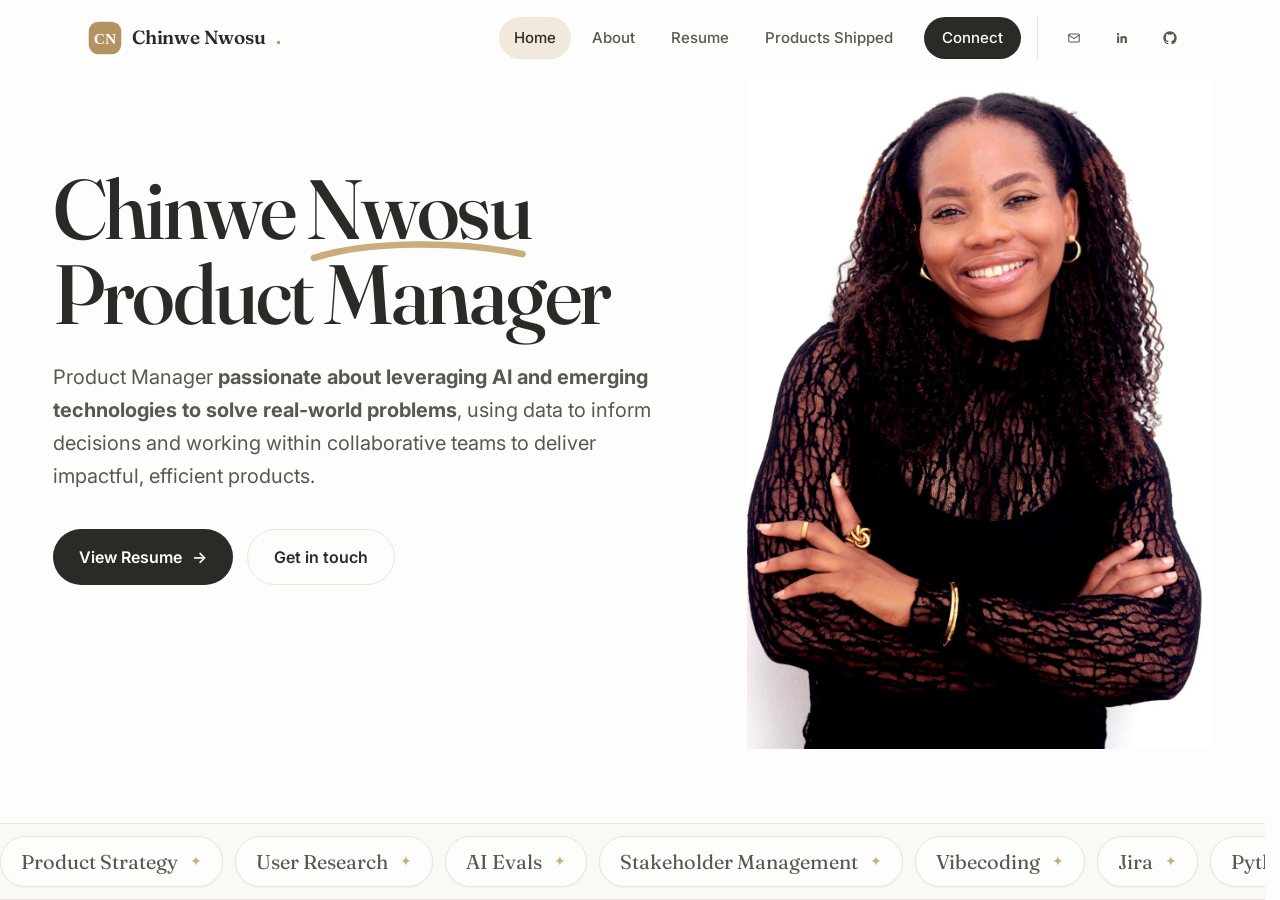
==== index.html @ dd11d268 "Initial commit: personal website for Chinwe Nwosu" ====
<!DOCTYPE html>
<html lang="en">
<head>
  <meta charset="UTF-8">
  <meta name="viewport" content="width=device-width, initial-scale=1.0">
  <title>Chinwe Nwosu — Product Manager</title>
  <meta name="description" content="Product Manager passionate about leveraging AI and emerging technologies to solve real-world problems.">
  <link rel="icon" type="image/svg+xml" href="images/logo.svg">
  <link rel="preconnect" href="https://fonts.googleapis.com">
  <link rel="preconnect" href="https://fonts.gstatic.com" crossorigin>
  <link href="https://fonts.googleapis.com/css2?family=Inter:wght@400;500;600;700&family=Fraunces:opsz,wght@9..144,400;9..144,500;9..144,600&display=swap" rel="stylesheet">
  <link rel="stylesheet" href="css/style.css">
</head>
<body class="home">

  <!-- ================= NAV ================= -->
  <header class="site-header">
    <div class="nav-inner">
      <a href="index.html" class="brand">
        <img src="images/logo.svg" alt="CN logo">Chinwe Nwosu<span class="dot">.</span>
      </a>

      <button class="nav-toggle" aria-label="Toggle menu" aria-expanded="false">
        <span></span><span></span><span></span>
      </button>

      <nav class="nav-links">
        <a href="index.html" class="active">Home</a>
        <a href="about.html">About</a>
        <a href="resume.html">Resume</a>
        <a href="products.html">Products Shipped</a>
        <a href="connect.html" class="nav-cta">Connect</a>

        <!-- Social icons -->
        <span class="nav-social">
          <a href="mailto:chinwenwosu73@gmail.com" aria-label="Email">
            <svg viewBox="0 0 24 24" fill="none" stroke="currentColor" stroke-width="1.8" stroke-linecap="round" stroke-linejoin="round"><rect x="3" y="5" width="18" height="14" rx="2"/><path d="M3 7l9 6 9-6"/></svg>
          </a>
          <a href="https://www.linkedin.com/in/chinwe-nwosu-0a4b8117b/" target="_blank" rel="noopener" aria-label="LinkedIn">
            <svg viewBox="0 0 24 24" fill="currentColor"><path d="M20.45 20.45h-3.55v-5.57c0-1.33-.03-3.04-1.85-3.04-1.86 0-2.14 1.45-2.14 2.94v5.67H9.35V9h3.41v1.56h.05c.47-.9 1.63-1.85 3.36-1.85 3.6 0 4.27 2.37 4.27 5.45v6.29zM5.34 7.43a2.06 2.06 0 1 1 0-4.12 2.06 2.06 0 0 1 0 4.12zM7.12 20.45H3.55V9h3.57v11.45z"/></svg>
          </a>
          <a href="https://github.com/chinwenwosu73-netizen?tab=repositories" target="_blank" rel="noopener" aria-label="GitHub">
            <svg viewBox="0 0 24 24" fill="currentColor"><path d="M12 .5C5.65.5.5 5.65.5 12c0 5.08 3.29 9.39 7.86 10.91.58.11.79-.25.79-.55v-1.94c-3.2.7-3.87-1.54-3.87-1.54-.52-1.33-1.28-1.68-1.28-1.68-1.04-.71.08-.7.08-.7 1.15.08 1.76 1.18 1.76 1.18 1.03 1.76 2.69 1.25 3.35.96.1-.75.4-1.25.72-1.54-2.55-.29-5.23-1.28-5.23-5.68 0-1.26.45-2.28 1.18-3.09-.12-.29-.51-1.46.11-3.05 0 0 .96-.31 3.15 1.18a10.9 10.9 0 0 1 5.74 0c2.19-1.49 3.15-1.18 3.15-1.18.62 1.59.23 2.76.11 3.05.74.81 1.18 1.83 1.18 3.09 0 4.41-2.69 5.38-5.25 5.67.41.35.77 1.05.77 2.12v3.15c0 .3.2.66.8.55A11.52 11.52 0 0 0 23.5 12C23.5 5.65 18.35.5 12 .5z"/></svg>
          </a>
        </span>
      </nav>
    </div>
  </header>

  <!-- ================= HERO ================= -->
  <section class="hero">
    <div class="hero-bg"></div>

    <div class="wrap hero-inner">
      <div class="hero-copy">
        <h1 class="reveal" data-delay="1">
          Chinwe <span class="hl">Nwosu<svg viewBox="0 0 220 30" preserveAspectRatio="none" aria-hidden="true"><path d="M8 24 C 60 6, 150 6, 212 20"/></svg></span>
          <br>
          Product Manager
        </h1>
        <p class="lede reveal" data-delay="2">
          Product Manager <strong>passionate about leveraging AI and emerging technologies to solve real-world problems</strong>, using data to inform decisions and working within collaborative teams to deliver impactful, efficient products.
        </p>

        <div class="hero-actions reveal" data-delay="3">
          <a href="resume.html" class="btn btn-primary">View Resume <span class="arr">→</span></a>
          <button type="button" class="btn btn-ghost" id="openModalBtn">Get in touch</button>
        </div>
      </div>

      <!-- Hero portrait -->
      <div class="hero-photo reveal" data-delay="2">
        <div class="photo-frame">
          <div class="img-holder has-img">
            <img src="images/chinwe-headshot.jpeg" alt="Chinwe Nwosu — headshot">
          </div>
        </div>
      </div>
    </div>
  </section>

  <!-- ================= SKILLS MARQUEE ================= -->
  <div class="marquee" aria-label="Skills and stack">
    <div class="marquee-track">
      <span class="marquee-item">Product Strategy</span>
      <span class="marquee-item">User Research</span>
      <span class="marquee-item">AI Evals</span>
      <span class="marquee-item">Stakeholder Management</span>
      <span class="marquee-item">Vibecoding</span>
      <span class="marquee-item">Jira</span>
      <span class="marquee-item">Python</span>
      <span class="marquee-item">SQL</span>
      <span class="marquee-item">Claude Code</span>
      <span class="marquee-item">Deepseek</span>
      <span class="marquee-item">Cursor</span>
      <span class="marquee-item">GitHub</span>
      <span class="marquee-item">Figma</span>
      <span class="marquee-item">Google Analytics</span>
      <span class="marquee-item">Microsoft Clarity</span>
      <!-- Duplicated for seamless loop -->
      <span class="marquee-item">Product Strategy</span>
      <span class="marquee-item">User Research</span>
      <span class="marquee-item">AI Evals</span>
      <span class="marquee-item">Stakeholder Management</span>
      <span class="marquee-item">Vibecoding</span>
      <span class="marquee-item">Jira</span>
      <span class="marquee-item">Python</span>
      <span class="marquee-item">SQL</span>
      <span class="marquee-item">Claude Code</span>
      <span class="marquee-item">Deepseek</span>
      <span class="marquee-item">Cursor</span>
      <span class="marquee-item">GitHub</span>
      <span class="marquee-item">Figma</span>
      <span class="marquee-item">Google Analytics</span>
      <span class="marquee-item">Microsoft Clarity</span>
    </div>
  </div>

  <!-- ================= MODAL (Get in touch) ================= -->
  <div class="modal-overlay" id="contactModal" role="dialog" aria-modal="true" aria-labelledby="modalTitle">
    <div class="modal" style="position: relative;">
      <button type="button" class="modal-close" id="modalClose" aria-label="Close">✕</button>
      <h3 id="modalTitle">Let's connect</h3>
      <p>I'd love to hear from you — reach out any time.</p>
      <div class="modal-links">
        <a href="mailto:chinwenwosu73@gmail.com">
          <svg viewBox="0 0 24 24" fill="none" stroke="currentColor" stroke-width="1.8" stroke-linecap="round" stroke-linejoin="round"><rect x="3" y="5" width="18" height="14" rx="2"/><path d="M3 7l9 6 9-6"/></svg>
          <span>chinwenwosu73@gmail.com<small>Email</small></span>
        </a>
        <a href="https://www.linkedin.com/in/chinwe-nwosu-0a4b8117b/" target="_blank" rel="noopener">
          <svg viewBox="0 0 24 24" fill="currentColor"><path d="M20.45 20.45h-3.55v-5.57c0-1.33-.03-3.04-1.85-3.04-1.86 0-2.14 1.45-2.14 2.94v5.67H9.35V9h3.41v1.56h.05c.47-.9 1.63-1.85 3.36-1.85 3.6 0 4.27 2.37 4.27 5.45v6.29zM5.34 7.43a2.06 2.06 0 1 1 0-4.12 2.06 2.06 0 0 1 0 4.12zM7.12 20.45H3.55V9h3.57v11.45z"/></svg>
          <span>Chinwe Nwosu<small>LinkedIn</small></span>
        </a>
      </div>
    </div>
  </div>

  <script src="js/main.js"></script>
</body>
</html>
---- css/style.css ----
/* ============================================================
   Personal Website — Design System
   White UI · Beige accents · Light, airy, editorial
   ============================================================ */

:root {
  /* Palette — white base, beige pop */
  --white:        #fdfdfb;
  --paper:        #faf9f5;
  --beige-50:     #f7f3ea;
  --beige-100:    #f1eadc;
  --beige-200:    #e8dcc3;
  --beige-300:    #dcc9a6;
  --beige-400:    #c9ad7c;
  --beige-500:    #b49263;
  --beige-600:    #a17c4e;
  --ink:          #2c2a26;
  --ink-soft:     #5c574e;
  --ink-faint:    #8f897c;
  --line:         #ece6d8;
  --accent:       var(--beige-500);

  --font-sans: "Inter", -apple-system, BlinkMacSystemFont, "Segoe UI", Roboto, Helvetica, Arial, sans-serif;
  --font-serif: "Fraunces", "Georgia", "Times New Roman", serif;

  --radius-sm: 10px;
  --radius-md: 18px;
  --radius-lg: 28px;

  --shadow-1: 0 1px 2px rgba(44,42,38,.05);
  --shadow-2: 0 10px 30px -12px rgba(44,42,38,.16);
  --shadow-3: 0 24px 60px -24px rgba(44,42,38,.24);

  --nav-h: 76px;
  --maxw: 1160px;
  --ease: cubic-bezier(.22,1,.36,1);
}

/* ---------- Reset ---------- */
*, *::before, *::after { box-sizing: border-box; margin: 0; padding: 0; }
html { scroll-behavior: smooth; -webkit-text-size-adjust: 100%; scrollbar-gutter: stable; }
body {
  font-family: var(--font-sans);
  background: var(--white);
  color: var(--ink);
  line-height: 1.65;
  font-size: 17px;
  -webkit-font-smoothing: antialiased;
  overflow-x: hidden;
  display: flex;
  flex-direction: column;
  min-height: 100vh;
}
img { display: block; max-width: 100%; }
a { color: inherit; text-decoration: none; }
ul { list-style: none; }
button { font: inherit; cursor: pointer; background: none; border: none; color: inherit; }
::selection { background: var(--beige-200); color: var(--ink); }

/* ---------- Type helpers ---------- */
.serif { font-family: var(--font-serif); }
.kicker {
  display: inline-block;
  font-size: 13px;
  font-weight: 600;
  letter-spacing: .14em;
  text-transform: uppercase;
  color: var(--beige-600);
  margin-bottom: 18px;
}
.section-title {
  font-family: var(--font-serif);
  font-weight: 500;
  font-size: clamp(34px, 5vw, 52px);
  line-height: 1.05;
  letter-spacing: -0.02em;
  margin-bottom: 20px;
}
.section-sub {
  color: var(--ink-soft);
  font-size: 18px;
  max-width: 60ch;
  margin-bottom: 56px;
}
.lede { color: var(--ink-soft); }

/* ---------- Layout ---------- */
.wrap { width: 100%; max-width: var(--maxw); margin: 0 auto; padding: 0 28px; }
section { padding: 96px 0; }
.section-head { max-width: 720px; margin-bottom: 8px; }

/* ---------- Homepage: fits whole page in one viewport ---------- */
body.home {
  display: flex;
  flex-direction: column;
  height: 100vh;
  min-height: 0;
  overflow-y: scroll;
}
body.home > .hero {
  flex: 1 1 auto;
  min-height: 0;
  padding-top: calc(var(--nav-h) + 12px);
}
body.home > .marquee { flex: 0 0 auto; }

/* ============================================================
   NAVIGATION
   ============================================================ */
.site-header {
  position: fixed;
  inset: 0 0 auto 0;
  z-index: 100;
  background: rgba(253,253,251,.86);
  -webkit-backdrop-filter: blur(14px);
  backdrop-filter: blur(14px);
  border-bottom: 1px solid transparent;
  transition: border-color .3s, background .3s;
}
.site-header.scrolled {
  border-bottom-color: var(--line);
  background: rgba(253,253,251,.94);
}
.nav-inner {
  max-width: var(--maxw);
  margin: 0 auto;
  padding: 0 28px;
  height: var(--nav-h);
  display: flex;
  align-items: center;
  justify-content: space-between;
  gap: 24px;
}
.brand {
  display: inline-flex; align-items: center; gap: 10px;
  font-family: var(--font-serif); font-weight: 600; font-size: 19px; letter-spacing: -0.01em;
}
.brand img { width: 34px; height: 34px; border-radius: 10px; }
.brand .dot { color: var(--beige-500); }
.nav-links { display: flex; align-items: center; gap: 6px; }
.nav-links a {
  padding: 9px 15px;
  border-radius: 999px;
  font-size: 15px;
  font-weight: 500;
  color: var(--ink-soft);
  transition: color .2s, background .2s;
}
.nav-links a:hover { color: var(--ink); background: var(--beige-50); }
.nav-links a.active { color: var(--ink); background: var(--beige-100); }

/* Nav social icons */
.nav-social {
  display: inline-flex; align-items: center; gap: 4px;
  margin-left: 10px;
  padding-left: 14px;
  border-left: 1px solid var(--line);
}
.nav-social a {
  width: 44px; height: 44px;
  display: inline-flex; align-items: center; justify-content: center;
  border-radius: 50%;
  color: var(--ink-soft);
  transition: color .2s, background .2s, transform .2s;
}
.nav-social a:hover { color: var(--ink); background: var(--beige-100); transform: translateY(-2px); }
.nav-social svg { width: 24px; height: 24px; }

.nav-cta {
  margin-left: 10px;
  padding: 9px 18px !important;
  background: var(--ink) !important;
  color: var(--white) !important;
  border-radius: 999px;
  transition: background .2s, transform .2s !important;
}
.nav-cta:hover { background: var(--beige-600) !important; transform: translateY(-1px); }

/* Mobile nav */
.nav-toggle {
  display: none;
  width: 44px; height: 44px;
  border-radius: 12px;
  border: 1px solid var(--line);
  background: var(--white);
  align-items: center;
  justify-content: center;
  gap: 5px;
  flex-direction: column;
}
.nav-toggle span { display: block; width: 18px; height: 2px; background: var(--ink); border-radius: 2px; transition: transform .3s var(--ease), opacity .2s; }
.nav-toggle.open span:nth-child(1) { transform: translateY(7px) rotate(45deg); }
.nav-toggle.open span:nth-child(2) { opacity: 0; }
.nav-toggle.open span:nth-child(3) { transform: translateY(-7px) rotate(-45deg); }

@media (max-width: 860px) {
  .nav-toggle { display: flex; }
  .nav-links {
    position: fixed;
    top: var(--nav-h);
    left: 0; right: 0;
    flex-direction: column;
    align-items: stretch;
    gap: 4px;
    background: var(--white);
    border-bottom: 1px solid var(--line);
    padding: 14px 22px 22px;
    transform: translateY(-8px);
    opacity: 0;
    pointer-events: none;
    transition: transform .35s var(--ease), opacity .25s;
  }
  .nav-links.open { transform: none; opacity: 1; pointer-events: auto; }
  .nav-links a { padding: 14px 16px; font-size: 17px; border-radius: 12px; }
  .nav-cta { margin-left: 0; text-align: center; margin-top: 6px; }
  .nav-social {
    margin-left: 0;
    padding-left: 0;
    border-left: none;
    justify-content: center;
    margin-top: 10px;
  }
  .nav-social a { width: 48px; height: 48px; background: var(--beige-50); }
}

/* ============================================================
   HERO (Home)
   ============================================================ */
.hero {
  flex: 1 1 auto;
  min-height: 0;
  padding-top: calc(var(--nav-h) + 20px);
  display: flex;
  align-items: center;
  position: relative;
  overflow: hidden;
}
.hero-bg { position: absolute; inset: 0; z-index: -1; background: var(--white); }
.hero-inner { display: grid; grid-template-columns: 1.15fr .85fr; gap: 64px; align-items: center; padding: 24px 0 40px; }

.hero-emoji {
  width: 54px; height: 54px;
  display: grid; place-items: center;
  font-size: 26px;
  border-radius: 16px;
  background: var(--beige-100);
  border: 1px solid var(--beige-200);
  margin-bottom: 28px;
}
.hero h1 {
  font-family: var(--font-serif);
  font-weight: 500;
  font-size: clamp(46px, 7.4vw, 84px);
  line-height: 1.02;
  letter-spacing: -0.03em;
  margin-bottom: 24px;
}
.hero h1 .hl { position: relative; white-space: nowrap; }
.hero h1 .hl svg { position: absolute; left: 0; right: 0; bottom: -4px; width: 100%; height: .34em; overflow: visible; }
.hero h1 .hl svg path {
  stroke: var(--beige-400);
  stroke-width: 7;
  fill: none;
  stroke-linecap: round;
  stroke-dasharray: 600;
  stroke-dashoffset: 600;
  animation: draw-line 1.1s var(--ease) .8s forwards;
}
@keyframes draw-line { to { stroke-dashoffset: 0; } }
.hero p.lede { font-size: 20px; max-width: 50ch; margin-bottom: 36px; }
.hero-actions { display: flex; flex-wrap: wrap; gap: 14px; margin-bottom: 48px; }

/* Quick links under the hero buttons (links to all subpages) */
.hero-quicklinks {
  display: flex; flex-wrap: wrap; align-items: center; gap: 14px;
  margin-bottom: 44px;
}
.hero-quicklinks a {
  font-size: 15.5px; font-weight: 600; color: var(--ink-soft);
  transition: color .2s;
}
.hero-quicklinks a:hover { color: var(--beige-600); }
.hero-quicklinks i { font-style: normal; color: var(--beige-400); }

/* Buttons */
.btn {
  display: inline-flex; align-items: center; gap: 10px;
  padding: 14px 26px;
  border-radius: 999px;
  font-size: 16px; font-weight: 600;
  transition: transform .25s var(--ease), box-shadow .25s, background .25s, color .25s;
}
.btn .arr { transition: transform .3s var(--ease); }
.btn:hover .arr { transform: translateX(4px); }
.btn-primary { background: var(--ink); color: var(--white); }
.btn-primary:hover { background: var(--beige-600); transform: translateY(-2px); box-shadow: var(--shadow-2); }
.btn-ghost { border: 1px solid var(--line); background: var(--white); color: var(--ink); }
.btn-ghost:hover { border-color: var(--beige-300); background: var(--beige-50); transform: translateY(-2px); box-shadow: var(--shadow-1); }

/* Hero portrait */
.hero-photo { position: relative; }
.photo-frame {
  position: relative;
  border-radius: 0;
  overflow: visible;
  background: transparent;
  box-shadow: none;
  transform: none;
  transition: transform .6s var(--ease);
}
.photo-frame:hover { transform: scale(1.01); }
.photo-frame::after {
  content: "";
  position: absolute; inset: 0;
  border-radius: inherit;
  border: none;
  pointer-events: none;
}
.photo-frame .img-holder { aspect-ratio: 4 / 5; width: 100%; }
.hero-photo .img-holder.has-img { aspect-ratio: auto; }
.hero-photo .img-holder.has-img img {
  position: relative;
  inset: auto;
  width: 100%;
  height: auto;
  object-fit: contain;
}
.hero-photo .photo-blob {
  position: absolute; inset: -18px; z-index: -1;
  background:
    radial-gradient(closest-side, var(--beige-200), transparent 70%);
  filter: blur(2px);
  transform: rotate(-3deg);
}

/* Floating chips */
.float-chips { position: absolute; z-index: 2; display: flex; flex-direction: column; gap: 10px; }
.fc-1 { top: 26px; left: -26px; animation: floaty 6s ease-in-out infinite; }
.fc-2 { bottom: 30px; right: -20px; animation: floaty 7s ease-in-out 1.2s infinite; }
.chip {
  background: rgba(253,253,251,.92);
  border: 1px solid var(--line);
  border-radius: 999px;
  padding: 10px 16px;
  font-size: 14px;
  font-weight: 600;
  box-shadow: var(--shadow-2);
  -webkit-backdrop-filter: blur(6px); backdrop-filter: blur(6px);
}
@keyframes floaty { 0%,100% { transform: translateY(0); } 50% { transform: translateY(-12px); } }

/* Marquee — skills in horizontal motion */
.marquee {
  border-top: 1px solid var(--line);
  border-bottom: 1px solid var(--line);
  background: var(--paper);
  overflow: hidden;
  padding: 12px 0;
}
.marquee-track {
  display: flex;
  align-items: center;
  gap: 12px;
  width: max-content;
  animation: marquee 32s linear infinite;
}
.marquee-track:hover { animation-play-state: paused; }
.marquee-item {
  display: inline-flex; align-items: center; gap: 12px;
  font-family: var(--font-serif);
  font-size: 20px;
  color: var(--ink-soft);
  white-space: nowrap;
  padding: 8px 20px;
  border: 1px solid var(--line);
  border-radius: 999px;
  background: var(--white);
  box-shadow: var(--shadow-1);
}
.marquee-item::after {
  content: "✦";
  color: var(--beige-400);
  font-size: 14px;
}
@keyframes marquee { to { transform: translateX(-50%); } }
@media (prefers-reduced-motion: reduce) { .marquee-track { animation: none; flex-wrap: wrap; } }

/* ============================================================
   STATS
   ============================================================ */
.stats-grid {
  display: grid;
  grid-template-columns: repeat(4, 1fr);
  gap: 18px;
  margin-top: 40px;
}
.stat {
  background: var(--paper);
  border: 1px solid var(--line);
  border-radius: var(--radius-md);
  padding: 28px 24px;
  text-align: center;
  transition: transform .35s var(--ease), box-shadow .35s, border-color .35s;
}
.stat:hover { transform: translateY(-5px); box-shadow: var(--shadow-2); border-color: var(--beige-300); }
.stat b {
  display: block;
  font-family: var(--font-serif);
  font-weight: 500;
  font-size: clamp(30px, 4vw, 42px);
  color: var(--beige-600);
  line-height: 1;
  margin-bottom: 8px;
  /* Count-up number feel */
  font-variant-numeric: tabular-nums;
}
.stat span { font-size: 14.5px; color: var(--ink-soft); }

/* ============================================================
   MODAL (Get in touch)
   ============================================================ */
.modal-overlay {
  position: fixed; inset: 0;
  z-index: 200;
  background: rgba(44,42,38,.45);
  -webkit-backdrop-filter: blur(4px); backdrop-filter: blur(4px);
  display: flex; align-items: center; justify-content: center;
  padding: 20px;
  opacity: 0; visibility: hidden;
  transition: opacity .3s var(--ease), visibility .3s;
}
.modal-overlay.open { opacity: 1; visibility: visible; }
.modal {
  background: var(--white);
  border-radius: var(--radius-lg);
  border: 1px solid var(--line);
  box-shadow: var(--shadow-3);
  max-width: 440px;
  width: 100%;
  padding: 40px 36px;
  text-align: center;
  transform: translateY(16px) scale(.98);
  transition: transform .35s var(--ease);
}
.modal-overlay.open .modal { transform: none; }
.modal .modal-close {
  position: absolute; top: 16px; right: 16px;
  width: 36px; height: 36px;
  border-radius: 50%;
  display: grid; place-items: center;
  color: var(--ink-faint);
  font-size: 18px;
  transition: background .2s, color .2s;
}
.modal .modal-close:hover { background: var(--beige-50); color: var(--ink); }
.modal h3 { font-family: var(--font-serif); font-weight: 600; font-size: 26px; margin-bottom: 10px; }
.modal p { color: var(--ink-soft); font-size: 16px; margin-bottom: 28px; }
.modal-links { display: flex; flex-direction: column; gap: 12px; }
.modal-links a {
  display: flex; align-items: center; gap: 14px;
  padding: 16px 18px;
  border: 1px solid var(--line);
  border-radius: var(--radius-sm);
  background: var(--paper);
  font-weight: 600;
  color: var(--ink);
  transition: border-color .2s, background .2s, transform .2s;
}
.modal-links a:hover { border-color: var(--beige-400); background: var(--beige-50); transform: translateY(-2px); }
.modal-links svg { width: 22px; height: 22px; color: var(--beige-600); flex-shrink: 0; }
.modal-links a small { display: block; font-weight: 500; color: var(--ink-faint); font-size: 12.5px; }

/* ============================================================
   WORK EXPERIENCE — timeline (Work page) & home preview
   ============================================================ */
.timeline { position: relative; margin-top: 12px; }
.timeline::before {
  content: ""; position: absolute; left: 9px; top: 8px; bottom: 8px;
  width: 2px; background: linear-gradient(var(--beige-200), var(--beige-300));
}
.timeline-item { position: relative; padding: 0 0 44px 48px; }
.timeline-item:last-child { padding-bottom: 8px; }
.timeline-dot {
  position: absolute; left: 0; top: 8px;
  width: 20px; height: 20px;
  border-radius: 50%;
  background: var(--white);
  border: 5px solid var(--beige-500);
  box-shadow: 0 0 0 4px var(--beige-50);
}
.timeline-item .meta { display: flex; flex-wrap: wrap; gap: 10px; align-items: center; margin-bottom: 8px; }
.timeline-item h3 { font-family: var(--font-serif); font-weight: 600; font-size: 23px; letter-spacing: -0.01em; }
.timeline-item .co { color: var(--beige-600); font-weight: 600; }
.timeline-item .role { font-size: 15.5px; color: var(--ink-soft); margin: 6px 0 12px; font-weight: 500; }
.company-logo {
  display: inline-block;
  width: 40px;
  height: 40px;
  object-fit: contain;
  border-radius: 8px;
  vertical-align: middle;
  margin-right: 8px;
  background: var(--white);
  padding: 2px;
}
img.company-logo[alt*="Muvment"],
img.company-logo[alt*="WarbleLive"] {
  width: 54px;
  height: 54px;
  object-fit: contain;
  padding: 0;
  transform: translateY(2px);
}
.timeline-item .desc { color: var(--ink-soft); font-size: 16px; max-width: 72ch; }
.role-bullets { list-style: none; margin: 0; max-width: 72ch; }
.role-bullets li {
  position: relative;
  padding: 0 0 8px 28px;
  color: var(--ink-soft);
  font-size: 15.5px;
  line-height: 1.6;
}
.role-bullets li::before {
  content: "";
  position: absolute;
  left: 2px;
  top: 7px;
  width: 8px;
  height: 8px;
  border-radius: 50%;
  background: var(--beige-500);
  box-shadow: 0 0 0 3px var(--beige-100);
}
.resume-actions {
  display: flex;
  flex-wrap: wrap;
  gap: 14px;
  margin-top: 28px;
}
.tag-row { display: flex; flex-wrap: wrap; gap: 8px; margin-top: 16px; }
.tag {
  font-size: 13px; font-weight: 500;
  padding: 6px 12px;
  border-radius: 999px;
  background: var(--beige-50);
  border: 1px solid var(--beige-100);
  color: var(--ink-soft);
}
.badge {
  font-size: 12px; font-weight: 700; letter-spacing: .08em; text-transform: uppercase;
  padding: 5px 12px; border-radius: 999px;
  background: var(--beige-100); color: var(--beige-600);
}
.badge.pill { background: var(--ink); color: var(--white); }

/* ============================================================
   PRODUCT / CASE CARDS
   ============================================================ */
.cards-grid {
  display: grid;
  grid-template-columns: repeat(2, 1fr);
  gap: 28px;
}
.cards-grid.three { grid-template-columns: repeat(3, 1fr); }
.card {
  background: var(--white);
  border: 1px solid var(--line);
  border-radius: var(--radius-lg);
  overflow: hidden;
  display: flex;
  flex-direction: column;
  transition: transform .4s var(--ease), box-shadow .4s, border-color .4s;
}
.card:hover { transform: translateY(-6px); box-shadow: var(--shadow-3); border-color: var(--beige-300); }
.card-media { position: relative; aspect-ratio: 16 / 10; overflow: hidden; background: var(--paper); }
.card-media .img-holder { width: 100%; height: 100%; }
.card-body { padding: 26px 26px 28px; display: flex; flex-direction: column; flex: 1; }
.card-body h3 { font-family: var(--font-serif); font-weight: 600; font-size: 22px; margin: 10px 0 8px; letter-spacing: -0.01em; }
.card-body p { color: var(--ink-soft); font-size: 15.5px; flex: 1; margin-bottom: 16px; }
.card-link {
  display: inline-flex; align-items: center; gap: 8px;
  font-size: 15px; font-weight: 600; color: var(--ink);
}
.card-link .arr { transition: transform .3s var(--ease); }
.card-link:hover .arr { transform: translateX(4px); }

/* Image placeholder (user will drop in real photos) */
.img-holder {
  position: relative;
  display: grid; place-items: center;
  background:
    linear-gradient(135deg, var(--beige-50), var(--beige-100));
  border: 1px dashed var(--beige-300);
  border-radius: inherit;
  color: var(--beige-600);
  font-size: 14px;
  font-weight: 500;
  letter-spacing: .02em;
  text-align: center;
  padding: 16px;
  overflow: hidden;
}
.img-holder .ph-label { position: relative; z-index: 1; }
.img-holder::before {
  content: "";
  position: absolute; inset: 0;
  background-image: radial-gradient(var(--beige-200) 1px, transparent 1px);
  background-size: 22px 22px;
  opacity: .5;
  transition: opacity .3s;
}
.img-holder.has-img { border: none; background: none; padding: 0; }
.img-holder.has-img::before { opacity: 0; }
.img-holder img { position: absolute; inset: 0; width: 100%; height: 100%; object-fit: cover; }

/* ============================================================
   ABOUT / VALUES
   ============================================================ */
.split {
  display: grid;
  grid-template-columns: 1fr 1fr;
  gap: 64px;
  align-items: center;
}
.split .photo-frame { max-width: 460px; }
.values-grid { display: grid; grid-template-columns: 1fr 1fr; gap: 18px; }
.value {
  background: var(--paper);
  border: 1px solid var(--line);
  border-radius: var(--radius-md);
  padding: 26px;
  transition: transform .35s var(--ease), box-shadow .35s, border-color .35s;
}
.value:hover { transform: translateY(-4px); box-shadow: var(--shadow-2); border-color: var(--beige-300); }
.value .num { font-family: var(--font-serif); font-size: 15px; color: var(--beige-500); font-weight: 600; }
.value h4 { font-family: var(--font-serif); font-weight: 600; font-size: 19px; margin: 6px 0 8px; }
.value p { color: var(--ink-soft); font-size: 15px; }

/* ============================================================
   TOOLS / MARQUEE-LIST
   ============================================================ */
.tool-grid { display: grid; grid-template-columns: repeat(4, 1fr); gap: 14px; }
.tool {
  display: inline-flex;
  align-items: center;
  justify-content: center;
  gap: 8px;
  background: var(--white);
  border: 1px solid var(--line);
  border-radius: var(--radius-sm);
  padding: 18px 16px;
  font-weight: 600;
  font-size: 15.5px;
  text-align: center;
  color: var(--ink-soft);
  transition: all .3s var(--ease);
}
.tool svg { width: 20px; height: 20px; flex-shrink: 0; }
.tool img { width: 20px; height: 20px; flex-shrink: 0; object-fit: contain; }
.tool:hover { border-color: var(--beige-400); color: var(--ink); background: var(--beige-50); transform: translateY(-3px); }

/* ============================================================
   EDUCATION (About page)
   ============================================================ */
.edu-grid {
  display: grid;
  grid-template-columns: 1fr;
  gap: 24px;
  align-items: start;
}
.edu-card {
  background: var(--white);
  border: 1px solid var(--line);
  border-radius: var(--radius-lg);
  padding: 26px 24px;
  display: flex;
  flex-direction: column;
  align-items: flex-start;
  gap: 10px;
  min-height: 100%;
  width: 100%;
  max-width: 100%;
  overflow: hidden;
}
.edu-card-icon {
  width: 40px; height: 40px;
  border-radius: 12px;
  display: grid; place-items: center;
  background: var(--beige-100);
  border: 1px solid var(--beige-200);
  color: var(--beige-600);
}
.edu-card-icon svg { width: 20px; height: 20px; }
.edu-card h3 { font-family: var(--font-serif); font-weight: 600; font-size: 20px; letter-spacing: -0.01em; }
.edu-degrees, .edu-certs { list-style: none; width: 100%; }
.edu-degrees li, .edu-certs li {
  position: relative;
  padding: 6px 0 6px 20px;
  color: var(--ink-soft);
  font-size: 14px;
  border-bottom: 1px solid var(--line);
}
.edu-degrees li:last-child, .edu-certs li:last-child { border-bottom: none; }
.edu-degrees li::before, .edu-certs li::before {
  content: "";
  position: absolute; left: 0; top: 15px;
  width: 9px; height: 9px;
  border-radius: 50%;
  background: var(--beige-500);
}
.edu-degrees li strong, .edu-certs li strong { color: var(--ink); }
.edu-honour { font-style: normal; font-weight: 600; color: var(--beige-600); }
.edu-gallery-wrap {
  position: relative;
  width: 100%;
  display: flex;
  align-items: center;
  gap: 10px;
}
.edu-gallery {
  display: flex;
  gap: 10px;
  width: 100%;
  max-width: 100%;
  overflow-x: auto;
  scroll-snap-type: x mandatory;
  -webkit-overflow-scrolling: touch;
  padding-bottom: 6px;
  scroll-behavior: smooth;
}
.edu-gallery::-webkit-scrollbar { height: 6px; }
.edu-gallery::-webkit-scrollbar-thumb { background: var(--beige-300); border-radius: 999px; }
.gallery-arrow {
  flex: 0 0 auto;
  width: 40px; height: 40px;
  border-radius: 50%;
  border: 1px solid var(--line);
  background: var(--white);
  color: var(--ink);
  display: grid; place-items: center;
  cursor: pointer;
  transition: background .2s, border-color .2s, transform .2s;
  box-shadow: var(--shadow-1);
}
.gallery-arrow:hover { background: var(--beige-50); border-color: var(--beige-300); transform: translateY(-2px); }
.gallery-arrow svg { width: 20px; height: 20px; }
.gallery-item {
  position: relative;
  flex: 0 0 auto;
  width: 300px;
  margin: 0;
  overflow: hidden;
  border-radius: var(--radius-sm);
  border: 1px solid var(--line);
  cursor: pointer;
  scroll-snap-align: start;
}
.gallery-item img {
  display: block;
  width: 100%;
  aspect-ratio: 4 / 3;
  object-fit: cover;
  transition: transform .4s var(--ease);
}
.gallery-item figcaption {
  position: absolute;
  inset: 0;
  display: flex;
  align-items: center;
  justify-content: center;
  text-align: center;
  padding: 14px;
  font-size: 14px;
  font-weight: 600;
  color: var(--white);
  background: linear-gradient(to top, rgba(44,42,38,.78), rgba(44,42,38,.28));
  opacity: 0;
  transition: opacity .35s var(--ease);
}
.gallery-item:hover img { transform: scale(1.06); }
.gallery-item:hover figcaption { opacity: 1; }
.edu-story {
  width: 100%;
  background: var(--beige-50);
  border: 1px solid var(--beige-100);
  border-radius: var(--radius-md);
  padding: 18px 22px;
  text-align: left;
}
.edu-story h4 {
  font-family: var(--font-serif);
  font-weight: 600;
  font-size: 15px;
  color: var(--beige-600);
  margin-bottom: 8px;
  text-align: left;
}
.edu-story p {
  color: var(--ink-soft);
  font-size: 13.5px;
  line-height: 1.7;
  margin-bottom: 8px;
  text-align: justify;
  text-justify: inter-word;
  hyphens: auto;
}
.edu-story p:last-child { margin-bottom: 0; }
.edu-story strong { color: var(--ink); }
.edu-mockup {
  width: 100%;
  margin: 0;
  border: 1px solid var(--line);
  border-radius: var(--radius-md);
  overflow: hidden;
  background: var(--white);
}
.edu-mockup img {
  display: block;
  width: 100%;
  height: auto;
}
.edu-mockup figcaption {
  padding: 10px 14px;
  font-size: 12.5px;
  color: var(--ink-faint);
  border-top: 1px solid var(--line);
  text-align: center;
}
.edu-mockup--small { max-width: 300px; }

/* ============================================================
   COMMUNITY & IMPACT (About page)
   ============================================================ */
.impact-intro {
  max-width: 62ch;
}
.impact-intro p { color: var(--ink-soft); font-size: 15.5px; line-height: 1.6; margin-bottom: 16px; }

/* Scrollable photo grid */
.impact-gallery {
  display: grid;
  grid-template-columns: repeat(4, 1fr);
  gap: 12px;
  margin-top: 4px;
}
.impact-photo {
  position: relative;
  margin: 0;
  overflow: hidden;
  border-radius: var(--radius-sm);
  border: 1px solid var(--line);
  cursor: pointer;
  aspect-ratio: 4 / 3;
}
.impact-photo img {
  width: 100%;
  height: 100%;
  object-fit: cover;
  display: block;
  transition: transform .4s var(--ease);
}
.impact-photo figcaption {
  position: absolute;
  inset: 0;
  display: flex;
  align-items: center;
  justify-content: center;
  text-align: center;
  padding: 10px;
  font-size: 13.5px;
  font-weight: 600;
  color: var(--white);
  background: linear-gradient(to top, rgba(44,42,38,.8), rgba(44,42,38,.3));
  opacity: 0;
  transition: opacity .35s var(--ease);
}
.impact-photo:hover img { transform: scale(1.05); }
.impact-photo:hover figcaption { opacity: 1; }

/* ============================================================
   ARTICLES & WRITINGS (About page)
   ============================================================ */
.writing-sub {
  display: flex;
  align-items: baseline;
  gap: 14px;
  flex-wrap: wrap;
  margin: 28px 0 14px;
}
.writing-sub:first-of-type { margin-top: 8px; }
.writing-label {
  display: inline-block;
  font-family: var(--font-serif);
  font-weight: 600;
  font-size: 20px;
  color: var(--beige-600);
}
.writing-sub p { color: var(--ink-soft); font-size: 14.5px; }
.article-list {
  display: grid;
  grid-template-columns: 1fr 1fr;
  gap: 16px;
}
.article-card {
  display: flex;
  flex-direction: row;
  align-items: stretch;
  gap: 18px;
  background: var(--white);
  border: 1px solid var(--line);
  border-radius: var(--radius-md);
  padding: 14px;
  transition: transform .3s var(--ease), box-shadow .3s, border-color .3s;
}
.article-card:hover { transform: translateY(-4px); box-shadow: var(--shadow-2); border-color: var(--beige-300); }
.article-media {
  position: relative;
  flex: 0 0 180px;
  width: 180px;
  border-radius: var(--radius-sm);
  overflow: hidden;
  background: var(--paper);
}
.article-media img {
  width: 100%;
  height: 100%;
  object-fit: cover;
  display: block;
}
.article-logo {
  position: absolute;
  top: 8px; left: 8px;
  width: 26px; height: 26px;
  border-radius: 50%;
  background: var(--white);
  display: grid; place-items: center;
  box-shadow: var(--shadow-1);
}
.article-logo img { width: 15px; height: 15px; object-fit: contain; }
.article-media--logo {
  display: grid;
  place-items: center;
  background: var(--beige-50);
}
.article-media--logo img {
  width: 36px;
  height: 36px;
  object-fit: contain;
}
.article-body {
  display: flex;
  flex-direction: column;
  gap: 6px;
  justify-content: center;
  min-width: 0;
}
.article-body h3 { font-family: var(--font-serif); font-weight: 600; font-size: 16px; letter-spacing: -0.01em; line-height: 1.3; }
.article-body p { color: var(--ink-soft); font-size: 13px; line-height: 1.5; display: -webkit-box; -webkit-line-clamp: 2; -webkit-box-orient: vertical; overflow: hidden; }
.article-link {
  display: inline-flex;
  align-items: center;
  gap: 8px;
  font-size: 13.5px;
  font-weight: 600;
  color: var(--beige-600);
}
.article-link .arr { transition: transform .3s var(--ease); }
.article-card:hover .article-link .arr { transform: translateX(4px); }

/* ============================================================
   PAGE HERO (inner pages)
   ============================================================ */
.page-hero { padding: calc(var(--nav-h) + 84px) 0 40px; }
.page-hero h1 {
  font-family: var(--font-serif);
  font-weight: 500;
  font-size: clamp(44px, 7vw, 76px);
  line-height: 1.03;
  letter-spacing: -0.03em;
  margin-bottom: 18px;
  max-width: 20ch;
}
.page-hero p.lede { font-size: 19px; max-width: 56ch; }
.breadcrumb { font-size: 13.5px; color: var(--ink-faint); font-weight: 600; letter-spacing: .12em; text-transform: uppercase; margin-bottom: 26px; }
.breadcrumb a:hover { color: var(--beige-600); }

/* ============================================================
   EDUCATION
   ============================================================ */
.edu-list { display: grid; gap: 22px; margin-top: 8px; }
.edu-item {
  background: var(--white);
  border: 1px solid var(--line);
  border-radius: var(--radius-md);
  padding: 30px 32px;
  display: grid;
  grid-template-columns: 56px 1fr auto;
  gap: 24px;
  align-items: start;
  transition: transform .35s var(--ease), box-shadow .35s, border-color .35s;
}
.edu-item:hover { transform: translateY(-4px); box-shadow: var(--shadow-2); border-color: var(--beige-300); }
.edu-item .school-mark {
  width: 56px; height: 56px;
  border-radius: 16px;
  display: grid; place-items: center;
  font-family: var(--font-serif); font-size: 20px; font-weight: 600;
  color: var(--beige-600);
  background: var(--beige-100);
  border: 1px solid var(--beige-200);
}
.edu-item h3 { font-family: var(--font-serif); font-weight: 600; font-size: 22px; margin-bottom: 6px; }
.edu-item .prog { font-size: 16px; color: var(--ink-soft); margin-bottom: 12px; }
.edu-item .year { font-size: 14px; font-weight: 700; color: var(--beige-600); white-space: nowrap; }
.edu-meta { display: flex; flex-wrap: wrap; gap: 8px; margin-top: 12px; }

/* ============================================================
   CONNECT
   ============================================================ */
.connect-wrap {
  background:
    radial-gradient(120% 90% at 50% 0%, var(--beige-50), var(--white) 60%);
  border-radius: var(--radius-lg);
  border: 1px solid var(--line);
  padding: clamp(40px, 7vw, 84px);
  text-align: center;
}
.connect-wrap h2 { font-family: var(--font-serif); font-weight: 500; font-size: clamp(36px, 5.4vw, 60px); letter-spacing: -0.02em; line-height: 1.05; margin-bottom: 18px; }
.connect-wrap p { color: var(--ink-soft); font-size: 18px; max-width: 48ch; margin: 0 auto 40px; }
.connect-links {
  display: flex; flex-wrap: wrap; justify-content: center; gap: 14px; margin-bottom: 56px;
}
.connect-card {
  flex: 0 1 auto;
  min-width: 190px;
  background: var(--white);
  border: 1px solid var(--line);
  border-radius: var(--radius-md);
  padding: 24px 28px;
  text-align: left;
  transition: transform .35s var(--ease), box-shadow .35s, border-color .35s;
}
.connect-card:hover { transform: translateY(-5px); box-shadow: var(--shadow-2); border-color: var(--beige-300); }
.connect-card .clabel { display: block; font-size: 12px; font-weight: 700; letter-spacing: .12em; text-transform: uppercase; color: var(--ink-faint); margin-bottom: 6px; }
.connect-card .cval { font-weight: 600; font-size: 16px; word-break: break-word; }

/* ============================================================
   MOTION — scroll reveal
   ============================================================ */
.reveal { opacity: 0; transform: translateY(28px); transition: opacity .8s var(--ease), transform .8s var(--ease); }
.reveal.is-in { opacity: 1; transform: none; }
.reveal[data-delay="1"] { transition-delay: .08s; }
.reveal[data-delay="2"] { transition-delay: .16s; }
.reveal[data-delay="3"] { transition-delay: .24s; }
.reveal[data-delay="4"] { transition-delay: .32s; }

/* Fade-up stagger for cards */
.stagger > * { opacity: 0; transform: translateY(24px); transition: opacity .7s var(--ease), transform .7s var(--ease); }
.stagger.is-in > * { opacity: 1; transform: none; }
.stagger > *:nth-child(2) { transition-delay: .08s; }
.stagger > *:nth-child(3) { transition-delay: .16s; }
.stagger > *:nth-child(4) { transition-delay: .24s; }
.stagger > *:nth-child(5) { transition-delay: .32s; }
.stagger > *:nth-child(6) { transition-delay: .40s; }

@media (prefers-reduced-motion: reduce) {
  .reveal, .stagger > *, .hero-emoji, .marquee-track, .photo-frame, .float-chips { transition: none !important; animation: none !important; transform: none !important; opacity: 1 !important; }
  html { scroll-behavior: auto; }
}

@media (max-width: 640px) {
  .modal { padding: 32px 24px; }
}

/* ============================================================
   RESPONSIVE
   ============================================================ */
@media (max-width: 980px) {
  .hero-inner, .split { grid-template-columns: 1fr; gap: 48px; }
  .hero { padding-bottom: 40px; }
  .hero-photo { max-width: 420px; }
  .cards-grid.three { grid-template-columns: 1fr 1fr; }
  .tool-grid { grid-template-columns: repeat(3, 1fr); }
  .stats-grid { grid-template-columns: repeat(2, 1fr); }
  .footer-grid { grid-template-columns: 1fr 1fr; }
  .edu-item { grid-template-columns: 56px 1fr; }
  .edu-item .year { grid-column: 2; }
  .edu-grid { grid-template-columns: 1fr; }
  .impact-gallery { grid-template-columns: repeat(3, 1fr); }
}
@media (max-width: 640px) {
  body { font-size: 16px; }
  section { padding: 72px 0; }
  .wrap { padding: 0 20px; }
  .cards-grid, .cards-grid.three, .values-grid { grid-template-columns: 1fr; }
  .article-list { grid-template-columns: 1fr; }
  .article-media { flex-basis: 130px; width: 130px; }
  .tool-grid { grid-template-columns: repeat(2, 1fr); }
  .stats-grid { grid-template-columns: 1fr 1fr; gap: 12px; }
  .stat { padding: 22px 14px; }
  .footer-grid { grid-template-columns: 1fr; gap: 28px; }
  .connect-links { flex-direction: column; align-items: stretch; }
  .connect-card { text-align: center; }
  .fc-1 { left: -8px; }
  .edu-card { padding: 26px 22px; }
  .gallery-item { width: 200px; }
  .impact-gallery { grid-template-columns: repeat(2, 1fr); }
  .fc-2 { right: -8px; }
  .timeline-item { padding-left: 40px; }
}
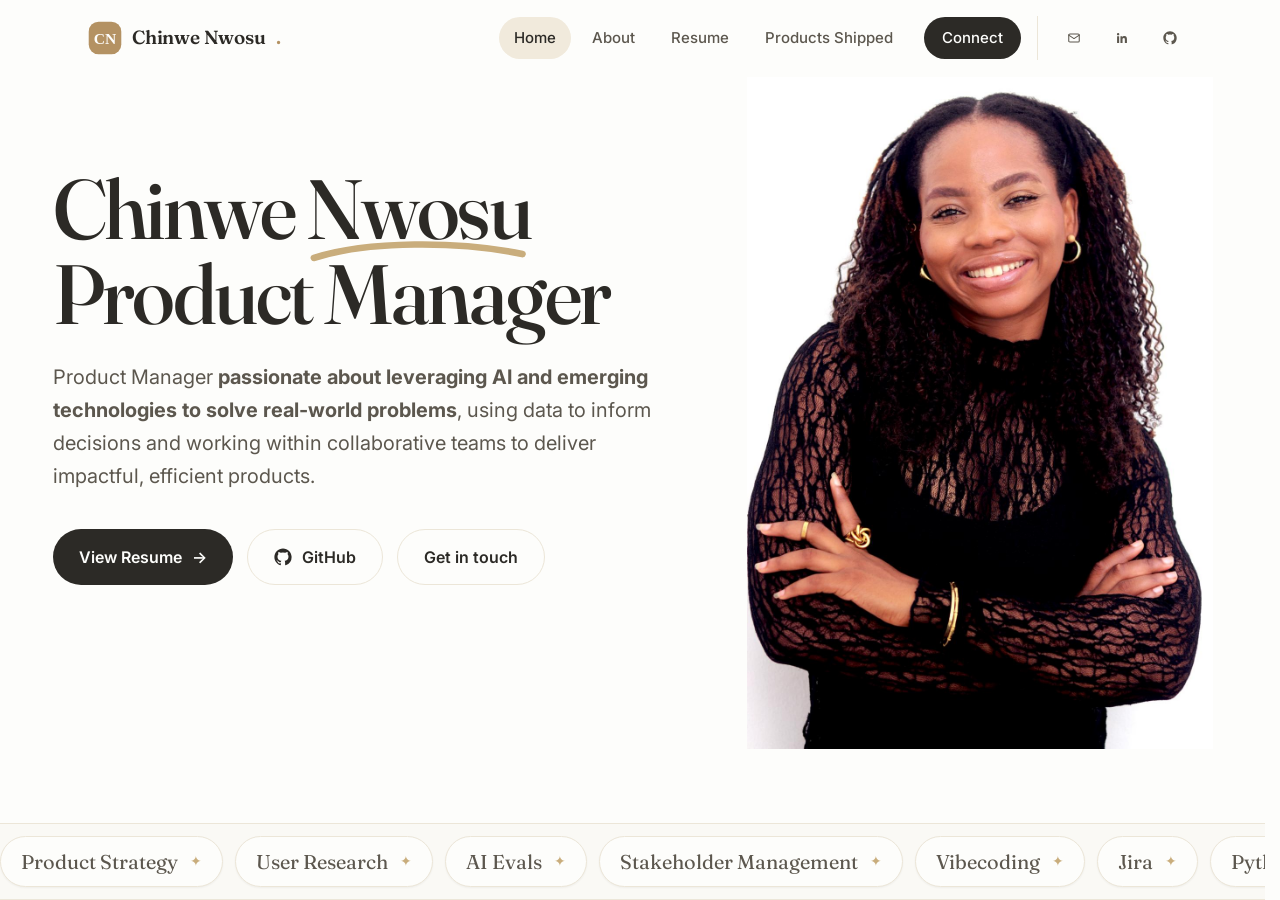
==== commit d4a4ead0: "Add GitHub button, update portfolio link, fix mobile hero responsiveness" ====
--- a/index.html
+++ b/index.html
@@ -64,6 +64,10 @@
 
         <div class="hero-actions reveal" data-delay="3">
           <a href="resume.html" class="btn btn-primary">View Resume <span class="arr">→</span></a>
+          <a href="https://github.com/chinwenwosu73-netizen?tab=repositories" target="_blank" rel="noopener" class="btn btn-ghost">
+            <svg viewBox="0 0 24 24" fill="currentColor" aria-hidden="true"><path d="M12 .5C5.65.5.5 5.65.5 12c0 5.08 3.29 9.39 7.86 10.91.58.11.79-.25.79-.55v-1.94c-3.2.7-3.87-1.54-3.87-1.54-.52-1.33-1.28-1.68-1.28-1.68-1.04-.71.08-.7.08-.7 1.15.08 1.76 1.18 1.76 1.18 1.03 1.76 2.69 1.25 3.35.96.1-.75.4-1.25.72-1.54-2.55-.29-5.23-1.28-5.23-5.68 0-1.26.45-2.28 1.18-3.09-.12-.29-.51-1.46.11-3.05 0 0 .96-.31 3.15 1.18a10.9 10.9 0 0 1 5.74 0c2.19-1.49 3.15-1.18 3.15-1.18.62 1.59.23 2.76.11 3.05.74.81 1.18 1.83 1.18 3.09 0 4.41-2.69 5.38-5.25 5.67.41.35.77 1.05.77 2.12v3.15c0 .3.2.66.8.55A11.52 11.52 0 0 0 23.5 12C23.5 5.65 18.35.5 12 .5z"/></svg>
+            GitHub
+          </a>
           <button type="button" class="btn btn-ghost" id="openModalBtn">Get in touch</button>
         </div>
       </div>
--- a/css/style.css
+++ b/css/style.css
@@ -292,6 +292,7 @@
 }
 .btn .arr { transition: transform .3s var(--ease); }
 .btn:hover .arr { transform: translateX(4px); }
+.btn svg { width: 18px; height: 18px; flex-shrink: 0; }
 .btn-primary { background: var(--ink); color: var(--white); }
 .btn-primary:hover { background: var(--beige-600); transform: translateY(-2px); box-shadow: var(--shadow-2); }
 .btn-ghost { border: 1px solid var(--line); background: var(--white); color: var(--ink); }
@@ -583,6 +584,10 @@
 }
 .card-link .arr { transition: transform .3s var(--ease); }
 .card-link:hover .arr { transform: translateX(4px); }
+.card-links { display: flex; flex-wrap: wrap; gap: 16px; align-items: center; }
+.card-links .card-link { color: var(--beige-600); }
+.card-links .card-link--gh { color: var(--ink-soft); font-size: 14px; }
+.card-links .card-link--gh:hover { color: var(--beige-600); }
 
 /* Image placeholder (user will drop in real photos) */
 .img-holder {
@@ -1108,3 +1113,55 @@
   .fc-2 { right: -8px; }
   .timeline-item { padding-left: 40px; }
 }
+
+/* ============================================================
+   MOBILE — homepage & hero responsiveness
+   ============================================================ */
+@media (max-width: 860px) {
+  /* Allow the homepage to flow and scroll naturally instead of
+     forcing everything into a single fixed viewport. */
+  body.home {
+    height: auto;
+    min-height: 100vh;
+    overflow-y: auto;
+  }
+  body.home > .hero {
+    min-height: auto;
+    padding-top: calc(var(--nav-h) + 24px);
+  }
+  .hero-inner {
+    gap: 40px;
+  }
+}
+
+@media (max-width: 640px) {
+  body.home > .hero {
+    padding-top: calc(var(--nav-h) + 16px);
+  }
+  .hero-inner {
+    gap: 32px;
+    padding: 8px 0 32px;
+  }
+  .hero h1 {
+    font-size: clamp(38px, 12vw, 50px);
+    margin-bottom: 18px;
+  }
+  .hero p.lede {
+    font-size: 17px;
+    margin-bottom: 28px;
+  }
+  .hero-actions {
+    width: 100%;
+    flex-direction: column;
+    align-items: stretch;
+    gap: 12px;
+    margin-bottom: 32px;
+  }
+  .hero-actions .btn {
+    justify-content: center;
+    width: 100%;
+  }
+  .hero-photo {
+    max-width: 100%;
+  }
+}
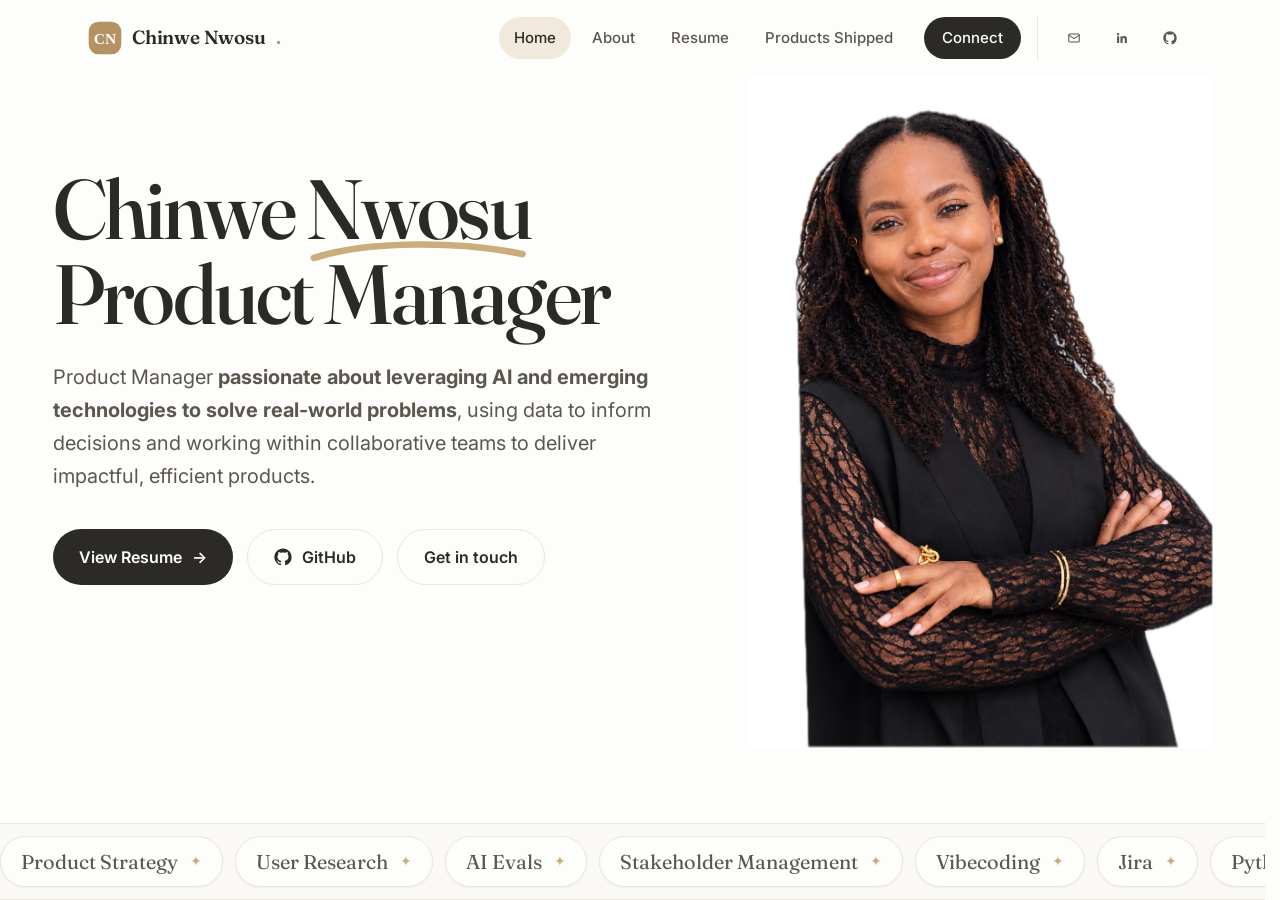
==== commit 986a9cd0: "Use Muvment hero photo in shipped products" ====
--- a/index.html
+++ b/index.html
@@ -76,7 +76,7 @@
       <div class="hero-photo reveal" data-delay="2">
         <div class="photo-frame">
           <div class="img-holder has-img">
-            <img src="images/chinwe-headshot.jpeg" alt="Chinwe Nwosu — headshot">
+            <img src="images/chinwe-new-headshot-cutout.png" alt="Chinwe Nwosu — portrait">
           </div>
         </div>
       </div>
